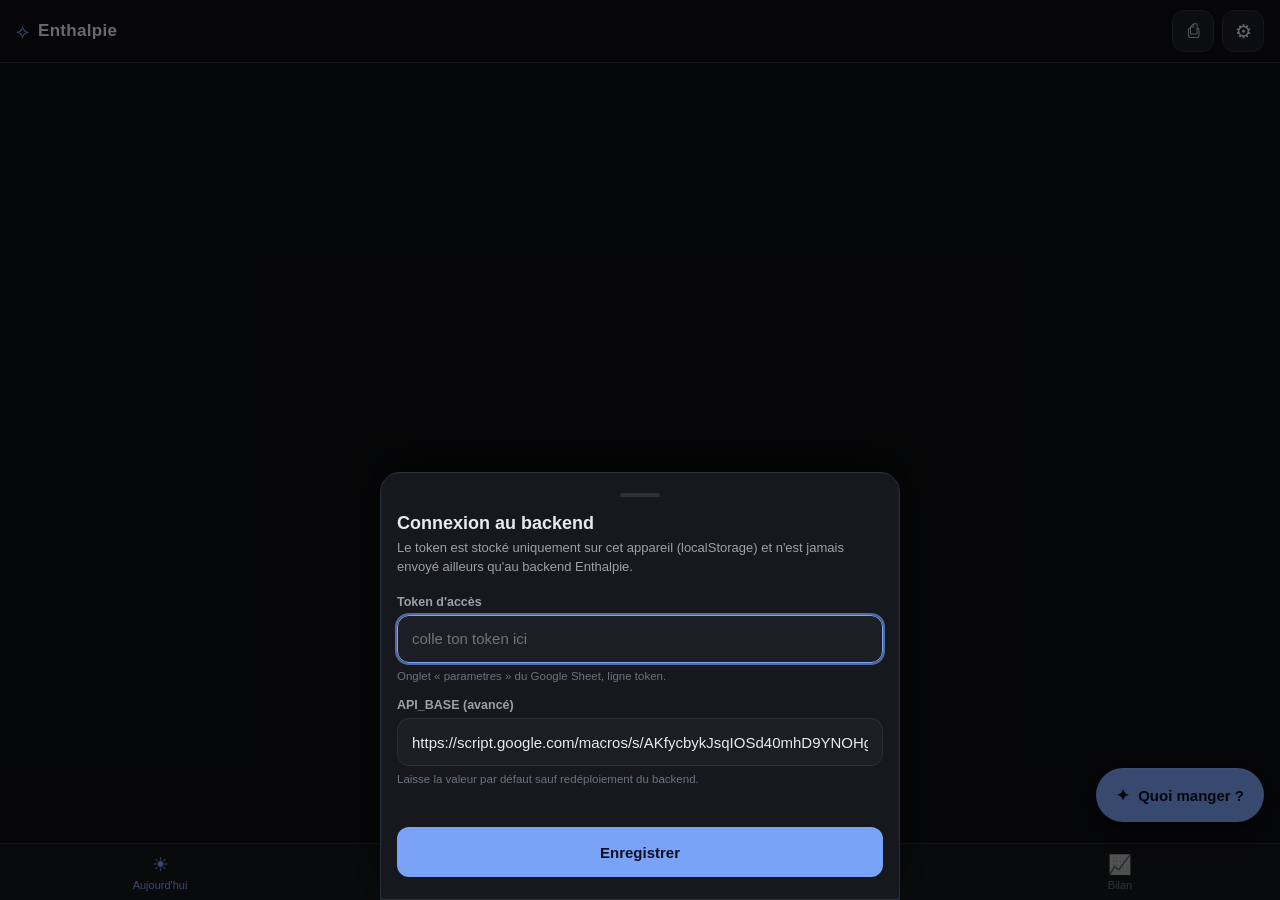
==== pwa/index.html @ 76ac3686 "PWA Enthalpie — écran Aujourd'hui produit-centrique (log au curseur) - App-shell vanilla JS (ES modu" ====
<!doctype html>
<html lang="fr">
<head>
  <meta charset="utf-8" />
  <meta name="viewport" content="width=device-width, initial-scale=1, viewport-fit=cover" />
  <meta name="theme-color" content="#0e0f12" />
  <meta name="color-scheme" content="dark" />
  <meta name="description" content="Enthalpie — assistant nutrition perso : log 1-tap, jauges, courses." />
  <link rel="manifest" href="manifest.webmanifest" />
  <link rel="icon" href="icons/icon.svg" type="image/svg+xml" />
  <link rel="apple-touch-icon" href="icons/apple-touch-icon.png" />
  <meta name="apple-mobile-web-app-capable" content="yes" />
  <meta name="apple-mobile-web-app-status-bar-style" content="black-translucent" />
  <meta name="apple-mobile-web-app-title" content="Enthalpie" />
  <title>Enthalpie</title>
  <link rel="stylesheet" href="css/styles.css" />
</head>
<body>
  <!-- En-tête -->
  <header class="topbar">
    <div class="topbar__brand">
      <span class="topbar__logo" aria-hidden="true">⟡</span>
      <span class="topbar__title">Enthalpie</span>
    </div>
    <div class="topbar__actions">
      <button id="btn-scan" class="iconbtn" type="button" title="Scanner un code-barres" aria-label="Scanner">
        <span aria-hidden="true">⎙</span>
      </button>
      <button id="btn-settings" class="iconbtn" type="button" title="Réglages" aria-label="Réglages">
        <span aria-hidden="true">⚙</span>
      </button>
    </div>
  </header>

  <!-- Contenu des écrans -->
  <main id="app" class="screen" aria-live="polite"></main>

  <!-- Bouton flottant « Quoi manger ? » (écran Aujourd'hui) -->
  <button id="btn-quoi-manger" class="fab" type="button" hidden>
    <span class="fab__icon" aria-hidden="true">✦</span>
    <span class="fab__label">Quoi manger&nbsp;?</span>
  </button>

  <!-- Navigation basse -->
  <nav class="tabbar" aria-label="Navigation principale">
    <button class="tab is-active" data-screen="today" type="button">
      <span class="tab__icon" aria-hidden="true">☀</span><span class="tab__label">Aujourd'hui</span>
    </button>
    <button class="tab" data-screen="courses" type="button">
      <span class="tab__icon" aria-hidden="true">🛒</span><span class="tab__label">Courses</span>
    </button>
    <button class="tab" data-screen="cuisine" type="button">
      <span class="tab__icon" aria-hidden="true">🍳</span><span class="tab__label">Cuisine</span>
    </button>
    <button class="tab" data-screen="bilan" type="button">
      <span class="tab__icon" aria-hidden="true">📈</span><span class="tab__label">Bilan</span>
    </button>
  </nav>

  <!-- Conteneur des modales / feuilles -->
  <div id="sheet-root"></div>

  <script type="module" src="js/app.js"></script>
</body>
</html>
---- pwa/css/styles.css ----
/* =====================================================================
   Enthalpie — feuille de style (palette sombre/neutre, mobile-first)
   Gros touch targets, zéro animation superflue (SPEC §4 design).
   ===================================================================== */

:root {
  /* Fonds */
  --bg:        #0e0f12;
  --bg-elev:   #16181d;
  --surface:   #1b1e24;
  --surface-2: #23272f;
  --line:      #2c3038;

  /* Texte */
  --txt:       #e8eaee;
  --txt-muted: #9aa1ab;
  --txt-dim:   #6b7280;

  /* Accents par jauge */
  --prot:  #59c896;   /* protéines — vert */
  --kcal:  #e0a458;   /* calories  — ambre */
  --fer:   #d1727b;   /* fer       — rouge sourd (informatif) */
  --accent: #7aa2f7;  /* actions   — bleu doux */

  --ok:    #59c896;
  --warn:  #e0a458;
  --danger:#d1727b;

  --radius:   16px;
  --radius-sm: 12px;
  --tap: 56px;                 /* cible tactile mini */
  --pad: 16px;

  --safe-top: env(safe-area-inset-top, 0px);
  --safe-bot: env(safe-area-inset-bottom, 0px);

  --font: -apple-system, BlinkMacSystemFont, "Segoe UI", Roboto, "Helvetica Neue", Arial, sans-serif;
}

* { box-sizing: border-box; }

html, body {
  margin: 0;
  padding: 0;
  background: var(--bg);
  color: var(--txt);
  font-family: var(--font);
  -webkit-font-smoothing: antialiased;
  text-rendering: optimizeLegibility;
  overscroll-behavior-y: none;
}

body {
  min-height: 100dvh;
  display: flex;
  flex-direction: column;
}

button { font-family: inherit; color: inherit; cursor: pointer; }

/* ---------- Barre du haut ---------- */
.topbar {
  position: sticky; top: 0; z-index: 20;
  display: flex; align-items: center; justify-content: space-between;
  padding: calc(var(--safe-top) + 10px) var(--pad) 10px;
  background: color-mix(in srgb, var(--bg) 86%, transparent);
  backdrop-filter: blur(12px);
  border-bottom: 1px solid var(--line);
}
.topbar__brand { display: flex; align-items: center; gap: 9px; }
.topbar__logo { color: var(--accent); font-size: 20px; }
.topbar__title { font-weight: 650; letter-spacing: .3px; font-size: 17px; }
.topbar__actions { display: flex; gap: 8px; }

.iconbtn {
  width: 42px; height: 42px; border-radius: 12px;
  background: var(--surface); border: 1px solid var(--line);
  font-size: 19px; display: grid; place-items: center;
  transition: background .12s ease;
}
.iconbtn:active { background: var(--surface-2); }

/* ---------- Zone écran ---------- */
.screen {
  flex: 1;
  padding: 18px var(--pad) 132px;   /* place pour fab + tabbar */
  max-width: 640px; width: 100%; margin: 0 auto;
}

/* ---------- Jauges ---------- */
.gauges {
  display: grid;
  grid-template-columns: repeat(3, 1fr);
  gap: 12px;
  margin-bottom: 8px;
}
.gauge {
  background: var(--surface);
  border: 1px solid var(--line);
  border-radius: var(--radius);
  padding: 14px 10px 12px;
  text-align: center;
  display: flex; flex-direction: column; align-items: center; gap: 8px;
}
.gauge__ring { width: 84px; height: 84px; position: relative; }
.gauge__ring svg { width: 100%; height: 100%; transform: rotate(-90deg); }
.gauge__track { fill: none; stroke: var(--surface-2); stroke-width: 9; }
.gauge__fill  { fill: none; stroke-width: 9; stroke-linecap: round;
  transition: stroke-dashoffset .5s ease; }
.gauge__center {
  position: absolute; inset: 0; display: flex; flex-direction: column;
  align-items: center; justify-content: center; line-height: 1.02;
}
.gauge__value  { font-size: 21px; font-weight: 700; }
.gauge__target { font-size: 10.5px; color: var(--txt-dim); margin-top: 1px; }
.gauge__label  { font-size: 13px; font-weight: 600; }

.gauge--prot .gauge__fill { stroke: var(--prot); }
.gauge--kcal .gauge__fill { stroke: var(--kcal); }
.gauge--fer  .gauge__fill { stroke: var(--fer); }
/* Dépassement de cible : anneau plein, teinte chaude, aucun visuel cassé. */
.gauge__fill.is-over { stroke: var(--warn) !important; }
.gauge--prot .gauge__label { color: var(--prot); }
.gauge--kcal .gauge__label { color: var(--kcal); }
.gauge--fer  .gauge__label { color: var(--fer); }

.gauge__badge {
  font-size: 10px; padding: 1px 7px; border-radius: 999px;
  background: var(--surface-2); color: var(--txt-muted);
}
.gauge__badge.is-over { background: color-mix(in srgb, var(--warn) 25%, transparent); color: var(--warn); }
.gauge__badge.is-ok   { background: color-mix(in srgb, var(--ok) 22%, transparent); color: var(--ok); }

/* ---------- Sections créneaux ---------- */
.section-hint { color: var(--txt-dim); font-size: 12.5px; margin: 18px 2px 10px; }

.creneau { margin-top: 12px; }
.creneau__head {
  width: 100%; display: flex; align-items: center; gap: 10px;
  background: transparent; border: 0; padding: 8px 2px;
  font-size: 15px; font-weight: 650; color: var(--txt);
}
.creneau__emoji { font-size: 17px; }
.creneau__count { color: var(--txt-dim); font-weight: 500; font-size: 12.5px; }
.creneau__chevron { margin-left: auto; color: var(--txt-dim); transition: transform .18s ease; }
.creneau.is-open .creneau__chevron { transform: rotate(90deg); }
.creneau.is-current .creneau__head { color: var(--accent); }

.creneau__body { display: none; }
.creneau.is-open .creneau__body { display: block; }

.tiles {
  display: grid;
  grid-template-columns: repeat(2, 1fr);
  gap: 10px;
  margin: 4px 0 6px;
}
.tile {
  min-height: 74px;
  background: var(--surface);
  border: 1px solid var(--line);
  border-radius: var(--radius-sm);
  padding: 12px 12px 11px;
  text-align: left;
  display: flex; flex-direction: column; justify-content: center; gap: 5px;
  transition: transform .08s ease, background .12s ease;
}
.tile:active { transform: scale(.975); background: var(--surface-2); }
.tile__nom { font-size: 14.5px; font-weight: 600; line-height: 1.25; }
.tile__macros { font-size: 11.5px; color: var(--txt-muted); display: flex; gap: 8px; flex-wrap: wrap; }
.tile__macros b { color: var(--txt); font-weight: 600; }
.tile__type {
  align-self: flex-start; font-size: 9.5px; letter-spacing: .4px; text-transform: uppercase;
  color: var(--txt-dim); background: var(--surface-2);
  padding: 1px 6px; border-radius: 6px;
}

/* faisable = mis en avant, sinon grisé (SPEC §4) */
.tile--feasible { border-color: color-mix(in srgb, var(--accent) 35%, var(--line)); }
.tile--infeasible { opacity: .46; }
.tile--infeasible .tile__nom::after { content: " · stock manquant"; color: var(--txt-dim); font-weight: 400; font-size: 11px; }

.tile--action {
  align-items: center; justify-content: center; text-align: center;
  border-style: dashed; color: var(--txt-muted); font-weight: 600; font-size: 14px;
  flex-direction: row; gap: 8px;
}
.tile--skip { color: var(--txt-dim); }

/* ---------- FAB ---------- */
.fab {
  position: fixed;
  right: 16px;
  bottom: calc(var(--safe-bot) + 78px);
  z-index: 30;
  display: flex; align-items: center; gap: 9px;
  padding: 0 20px; height: 54px; border-radius: 999px;
  background: var(--accent); color: #0b1020; border: 0;
  font-weight: 700; font-size: 15px;
  box-shadow: 0 8px 24px rgba(0,0,0,.45), 0 2px 0 rgba(255,255,255,.06) inset;
}
.fab:active { filter: brightness(.94); }
.fab__icon { font-size: 16px; }

/* ---------- Tabbar ---------- */
.tabbar {
  position: fixed; left: 0; right: 0; bottom: 0; z-index: 25;
  display: grid; grid-template-columns: repeat(4, 1fr);
  background: color-mix(in srgb, var(--bg-elev) 96%, transparent);
  backdrop-filter: blur(12px);
  border-top: 1px solid var(--line);
  padding-bottom: var(--safe-bot);
}
.tab {
  min-height: var(--tap);
  background: transparent; border: 0;
  display: flex; flex-direction: column; align-items: center; justify-content: center; gap: 3px;
  color: var(--txt-dim); font-size: 11px; padding: 8px 4px;
}
.tab__icon { font-size: 19px; filter: grayscale(1) opacity(.7); }
.tab.is-active { color: var(--accent); }
.tab.is-active .tab__icon { filter: none; }

/* ---------- États (chargement / erreur / vide) ---------- */
.state {
  text-align: center; color: var(--txt-muted);
  padding: 48px 20px; display: flex; flex-direction: column; align-items: center; gap: 14px;
}
.state__icon { font-size: 34px; opacity: .8; }
.state__title { font-size: 16px; font-weight: 650; color: var(--txt); }
.state__msg { font-size: 13.5px; max-width: 34ch; line-height: 1.5; }
.spinner {
  width: 30px; height: 30px; border-radius: 50%;
  border: 3px solid var(--surface-2); border-top-color: var(--accent);
  animation: spin .8s linear infinite;
}
@keyframes spin { to { transform: rotate(360deg); } }

.placeholder-screen { text-align: center; color: var(--txt-muted); padding: 60px 20px; }
.placeholder-screen h2 { color: var(--txt); font-size: 18px; margin: 0 0 6px; }

/* ---------- Boutons génériques ---------- */
.btn {
  min-height: 50px; width: 100%;
  border-radius: 12px; border: 1px solid var(--line);
  background: var(--surface); color: var(--txt);
  font-size: 15px; font-weight: 600;
  display: inline-flex; align-items: center; justify-content: center; gap: 8px;
  padding: 0 18px;
}
.btn--primary { background: var(--accent); color: #0b1020; border-color: transparent; }
.btn--ghost { background: transparent; }
.btn:active { filter: brightness(.95); }
.btn[disabled] { opacity: .5; }

/* ---------- Feuille modale (réglages / token) ---------- */
.sheet-backdrop {
  position: fixed; inset: 0; z-index: 50;
  background: rgba(0,0,0,.55);
  display: flex; align-items: flex-end; justify-content: center;
}
.sheet {
  width: 100%; max-width: 520px;
  background: var(--bg-elev);
  border: 1px solid var(--line);
  border-radius: 20px 20px 0 0;
  padding: 20px var(--pad) calc(var(--safe-bot) + 22px);
  box-shadow: 0 -12px 40px rgba(0,0,0,.5);
}
.sheet__handle { width: 40px; height: 4px; border-radius: 2px; background: var(--line); margin: 0 auto 16px; }
.sheet h2 { font-size: 18px; margin: 0 0 4px; }
.sheet p.sub { color: var(--txt-muted); font-size: 13px; margin: 0 0 18px; line-height: 1.5; }
.field { margin-bottom: 14px; }
.field label { display: block; font-size: 12.5px; color: var(--txt-muted); margin-bottom: 6px; font-weight: 600; }
.field input {
  width: 100%; height: 48px; border-radius: 12px;
  background: var(--surface); border: 1px solid var(--line); color: var(--txt);
  padding: 0 14px; font-size: 15px;
}
.field input:focus { outline: 2px solid color-mix(in srgb, var(--accent) 60%, transparent); border-color: var(--accent); }
.field__hint { font-size: 11.5px; color: var(--txt-dim); margin-top: 5px; line-height: 1.45; }
.sheet__actions { display: flex; gap: 10px; margin-top: 8px; }

.form-error { color: var(--danger); font-size: 13px; margin: 4px 0 12px; min-height: 1em; }

/* ---------- Toast ---------- */
.toast {
  position: fixed; left: 50%; transform: translateX(-50%);
  bottom: calc(var(--safe-bot) + 140px); z-index: 60;
  background: var(--surface-2); color: var(--txt);
  border: 1px solid var(--line); border-radius: 12px;
  padding: 11px 16px; font-size: 13.5px; font-weight: 600;
  box-shadow: 0 8px 24px rgba(0,0,0,.4);
  display: flex; align-items: center; gap: 8px;
  max-width: 90vw;
}
.toast--err { border-color: color-mix(in srgb, var(--danger) 55%, var(--line)); }
.toast--ok  { border-color: color-mix(in srgb, var(--ok) 45%, var(--line)); }

.offline-banner {
  background: color-mix(in srgb, var(--warn) 18%, var(--surface));
  border: 1px solid color-mix(in srgb, var(--warn) 40%, var(--line));
  color: var(--warn);
  border-radius: 12px; padding: 9px 12px; font-size: 12.5px; font-weight: 600;
  margin-bottom: 14px; display: flex; align-items: center; gap: 8px;
}

/* ---------- Liste d'aliments (écran Aujourd'hui) ---------- */
.day-caption {
  color: var(--txt-dim); font-size: 12px; text-transform: uppercase;
  letter-spacing: .6px; font-weight: 600; margin: 2px 2px 10px;
}
.list-head {
  display: flex; align-items: baseline; justify-content: space-between;
  margin: 22px 2px 10px;
}
.list-head > span:first-child { font-size: 15px; font-weight: 650; }
.list-head__hint { font-size: 11.5px; color: var(--txt-dim); }

.food-list { display: flex; flex-direction: column; gap: 8px; }
.food-row {
  min-height: 62px;
  display: flex; align-items: center; gap: 12px;
  background: var(--surface); border: 1px solid var(--line);
  border-radius: var(--radius-sm); padding: 10px 14px; text-align: left;
  transition: background .12s ease, transform .08s ease;
}
.food-row:active { background: var(--surface-2); transform: scale(.99); }
.food-row__main { flex: 1; min-width: 0; }
.food-row__nom { font-size: 15px; font-weight: 600; line-height: 1.25; }
.food-row__macros {
  font-size: 11.5px; color: var(--txt-muted); margin-top: 3px;
  display: flex; gap: 9px; flex-wrap: wrap; align-items: baseline;
}
.food-row__macros b { color: var(--txt); font-weight: 600; }
.food-row__per { color: var(--txt-dim); }
.food-row__stock {
  flex-shrink: 0; text-align: right; display: flex; flex-direction: column; line-height: 1.1;
}
.food-row__stock b { font-size: 17px; font-weight: 700; color: var(--accent); }
.food-row__stock span { font-size: 10px; color: var(--txt-dim); }

/* ---------- Feuille de quantité (curseur) ---------- */
.qty__head {
  display: flex; align-items: baseline; justify-content: space-between; margin: 6px 0 12px;
}
.qty__value { font-size: 22px; font-weight: 700; }
.qty__reste { font-size: 12.5px; color: var(--txt-muted); }
.qty__reste.is-neg { color: var(--danger); }

.qty__slider {
  -webkit-appearance: none; appearance: none; width: 100%; height: 8px;
  border-radius: 999px; background: var(--surface-2); outline: none; margin: 6px 0 16px;
}
.qty__slider::-webkit-slider-thumb {
  -webkit-appearance: none; appearance: none;
  width: 28px; height: 28px; border-radius: 50%;
  background: var(--accent); border: 3px solid var(--bg-elev); cursor: pointer;
  box-shadow: 0 2px 8px rgba(0,0,0,.4);
}
.qty__slider::-moz-range-thumb {
  width: 28px; height: 28px; border-radius: 50%;
  background: var(--accent); border: 3px solid var(--bg-elev); cursor: pointer;
}

.qty__chips { display: flex; gap: 8px; margin-bottom: 18px; }
.qty__chip {
  flex: 1; min-height: 42px; border-radius: 10px;
  background: var(--surface); border: 1px solid var(--line);
  color: var(--txt-muted); font-size: 14px; font-weight: 600;
}
.qty__chip.is-on { background: color-mix(in srgb, var(--accent) 22%, var(--surface)); color: var(--accent); border-color: color-mix(in srgb, var(--accent) 50%, var(--line)); }

.qty__preview {
  display: grid; grid-template-columns: repeat(3, 1fr); gap: 10px; margin-bottom: 18px;
}
.qty__stat {
  background: var(--surface); border: 1px solid var(--line); border-radius: 12px;
  padding: 12px 8px; text-align: center; display: flex; flex-direction: column; gap: 3px;
}
.qty__stat b { font-size: 18px; font-weight: 700; }
.qty__stat span { font-size: 10.5px; color: var(--txt-dim); text-transform: uppercase; letter-spacing: .4px; }
.qty__stat--prot b { color: var(--prot); }
.qty__stat--kcal b { color: var(--kcal); }
.qty__stat--fer  b { color: var(--fer); }

/* ---------- Cartes de suggestion (Quoi manger ?) ---------- */
.suggest-list { display: flex; flex-direction: column; gap: 10px; margin-top: 4px; }
.suggest-card {
  background: var(--surface); border: 1px solid var(--line); border-radius: 14px;
  padding: 14px 16px; text-align: left; position: relative;
  display: flex; flex-direction: column; gap: 5px;
}
.suggest-card:active { background: var(--surface-2); }
.suggest-card__reason {
  align-self: flex-start; font-size: 12px; font-weight: 700;
  background: var(--surface-2); color: var(--txt); padding: 2px 9px; border-radius: 999px;
}
.suggest-card__nom { font-size: 16px; font-weight: 650; }
.suggest-card__macros { font-size: 12px; color: var(--txt-muted); display: flex; gap: 10px; flex-wrap: wrap; }
.suggest-card__macros b { color: var(--txt); }
.suggest-card__go { position: absolute; right: 16px; top: 16px; color: var(--accent); font-size: 13px; font-weight: 600; }

@media (prefers-reduced-motion: reduce) {
  * { animation-duration: .001ms !important; transition-duration: .001ms !important; }
}
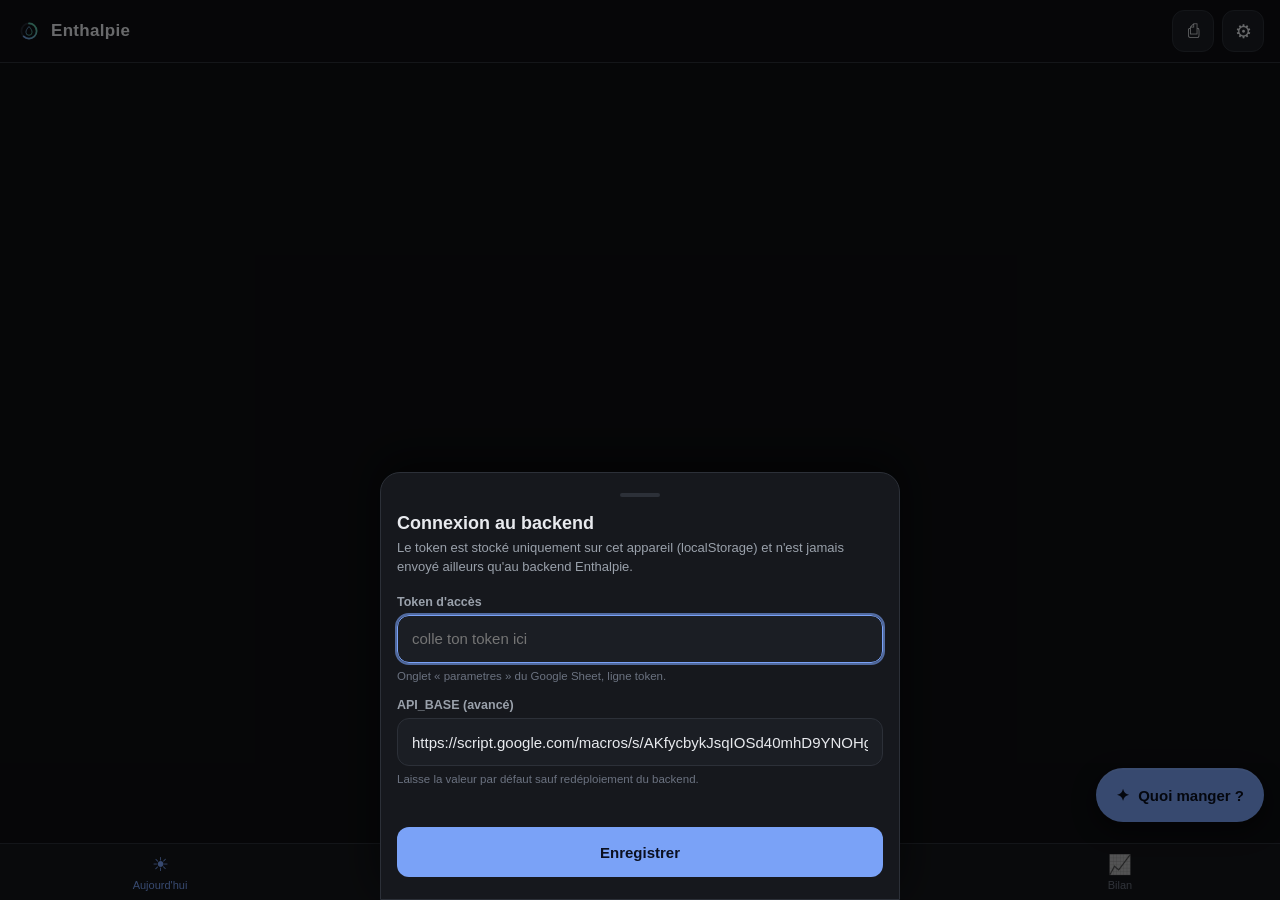
==== commit d89fe5f4: "UI : logo goutte dans la barre + chargement instantané des écrans - Barre du haut : le losange ⟡ rem" ====
--- a/pwa/index.html
+++ b/pwa/index.html
@@ -19,10 +19,32 @@
   <!-- En-tête -->
   <header class="topbar">
     <div class="topbar__brand">
-      <span class="topbar__logo" aria-hidden="true">⟡</span>
+      <span class="topbar__logo" aria-hidden="true">
+        <svg viewBox="0 0 512 512" width="26" height="26" role="img" aria-label="Enthalpie">
+          <defs>
+            <linearGradient id="tb-g" x1="0" y1="0" x2="1" y2="1">
+              <stop offset="0" stop-color="#7aa2f7"/>
+              <stop offset="1" stop-color="#59c896"/>
+            </linearGradient>
+          </defs>
+          <g transform="rotate(-90 256 256)">
+            <circle cx="256" cy="256" r="150" fill="none" stroke="#232833" stroke-width="34"/>
+            <circle cx="256" cy="256" r="150" fill="none" stroke="url(#tb-g)" stroke-width="34"
+                    stroke-linecap="round" stroke-dasharray="942.5" stroke-dashoffset="358"/>
+          </g>
+          <path d="M256 168 C214 214 196 244 196 280 a60 60 0 1 0 120 0 C316 244 298 214 256 168 Z"
+                fill="none" stroke="url(#tb-g)" stroke-width="16" stroke-linejoin="round"/>
+        </svg>
+      </span>
       <span class="topbar__title">Enthalpie</span>
     </div>
     <div class="topbar__actions">
+      <button id="queue-badge" class="queue-badge" type="button" hidden
+              title="Actions en attente de synchronisation — appuie pour réessayer"
+              aria-label="Synchroniser les actions en attente">
+        <span class="queue-badge__ico" aria-hidden="true">⧗</span>
+        <span class="queue-badge__n">0</span>
+      </button>
       <button id="btn-scan" class="iconbtn" type="button" title="Scanner un code-barres" aria-label="Scanner">
         <span aria-hidden="true">⎙</span>
       </button>
--- a/pwa/css/styles.css
+++ b/pwa/css/styles.css
@@ -68,7 +68,8 @@
   border-bottom: 1px solid var(--line);
 }
 .topbar__brand { display: flex; align-items: center; gap: 9px; }
-.topbar__logo { color: var(--accent); font-size: 20px; }
+.topbar__logo { display: inline-flex; align-items: center; }
+.topbar__logo svg { display: block; width: 26px; height: 26px; }
 .topbar__title { font-weight: 650; letter-spacing: .3px; font-size: 17px; }
 .topbar__actions { display: flex; gap: 8px; }
 
@@ -79,6 +80,25 @@
   transition: background .12s ease;
 }
 .iconbtn:active { background: var(--surface-2); }
+
+/* Badge « actions en attente de synchro » (rejeu de la file offline) */
+.queue-badge {
+  display: inline-flex; align-items: center; gap: 5px;
+  height: 42px; padding: 0 11px; border-radius: 12px;
+  background: color-mix(in srgb, var(--accent) 14%, var(--surface));
+  border: 1px solid color-mix(in srgb, var(--accent) 40%, var(--line));
+  color: var(--accent); font-size: 13px; font-weight: 650;
+  transition: background .12s ease;
+}
+.queue-badge[hidden] { display: none; }
+.queue-badge:active { background: color-mix(in srgb, var(--accent) 24%, var(--surface)); }
+.queue-badge__ico { font-size: 15px; }
+/* Hors-ligne : la file ne part pas maintenant → teinte d'attente (ambre) */
+.queue-badge.is-offline {
+  background: color-mix(in srgb, var(--warn) 14%, var(--surface));
+  border-color: color-mix(in srgb, var(--warn) 40%, var(--line));
+  color: var(--warn);
+}
 
 /* ---------- Zone écran ---------- */
 .screen {
@@ -201,6 +221,8 @@
 }
 .fab:active { filter: brightness(.94); }
 .fab__icon { font-size: 16px; }
+/* [hidden] seul ne suffit pas : .fab pose display:flex → règle plus spécifique. */
+.fab[hidden] { display: none; }
 
 /* ---------- Tabbar ---------- */
 .tabbar {
@@ -317,28 +339,186 @@
 .list-head > span:first-child { font-size: 15px; font-weight: 650; }
 .list-head__hint { font-size: 11.5px; color: var(--txt-dim); }
 
-.food-list { display: flex; flex-direction: column; gap: 8px; }
-.food-row {
-  min-height: 62px;
-  display: flex; align-items: center; gap: 12px;
+.infotoggle {
+  background: transparent; border: 1px solid var(--line); border-radius: 999px;
+  color: var(--txt-dim); font-size: 11.5px; font-weight: 600; padding: 4px 11px;
+}
+.infotoggle.is-on { color: var(--accent); border-color: color-mix(in srgb, var(--accent) 50%, var(--line)); }
+
+.inv-list { display: flex; flex-direction: column; gap: 10px; }
+.inv-row {
+  display: flex; flex-direction: column; gap: 8px;
   background: var(--surface); border: 1px solid var(--line);
-  border-radius: var(--radius-sm); padding: 10px 14px; text-align: left;
-  transition: background .12s ease, transform .08s ease;
-}
-.food-row:active { background: var(--surface-2); transform: scale(.99); }
-.food-row__main { flex: 1; min-width: 0; }
-.food-row__nom { font-size: 15px; font-weight: 600; line-height: 1.25; }
-.food-row__macros {
-  font-size: 11.5px; color: var(--txt-muted); margin-top: 3px;
-  display: flex; gap: 9px; flex-wrap: wrap; align-items: baseline;
-}
-.food-row__macros b { color: var(--txt); font-weight: 600; }
-.food-row__per { color: var(--txt-dim); }
-.food-row__stock {
-  flex-shrink: 0; text-align: right; display: flex; flex-direction: column; line-height: 1.1;
-}
-.food-row__stock b { font-size: 17px; font-weight: 700; color: var(--accent); }
-.food-row__stock span { font-size: 10px; color: var(--txt-dim); }
+  border-left: 3px solid var(--line);
+  border-radius: var(--radius-sm); padding: 12px 14px 14px;
+  transition: border-color .15s ease, background .15s ease;
+}
+.inv-row__top { display: flex; align-items: baseline; justify-content: space-between; gap: 10px; }
+.inv-row__nom { font-size: 15px; font-weight: 600; line-height: 1.25; min-width: 0; }
+.inv-row__level {
+  flex-shrink: 0; font-size: 16px; font-weight: 700; color: var(--txt);
+  font-variant-numeric: tabular-nums;
+}
+
+/* Bloc info masqué par défaut (toggle « ⓘ nutri »). */
+.inv-row__info {
+  display: none; flex-direction: column; gap: 2px;
+  font-size: 11.5px; color: var(--txt-muted);
+}
+.inv-list.show-nutri .inv-row__info { display: flex; }
+.inv-row__info-line { line-height: 1.35; }
+.inv-row__info-faint { color: var(--txt-dim); }
+
+.inv-row__slider { width: 100%; }
+
+/* Badge différentiel : ce qu'on vient de « manger » en bougeant le curseur. */
+.inv-row__delta {
+  align-self: flex-start; font-size: 12px; font-weight: 600;
+  padding: 4px 11px; border-radius: 999px; margin-top: 2px;
+}
+.inv-row__delta[hidden] { display: none; }
+.inv-row__delta.is-eat { background: color-mix(in srgb, var(--prot) 20%, var(--surface)); color: var(--prot); }
+.inv-row__delta.is-add { background: var(--surface-2); color: var(--txt-muted); }
+
+/* Curseur modifié depuis la dernière validation : surligné. */
+.inv-row.is-dirty {
+  border-color: color-mix(in srgb, var(--warn) 55%, var(--line));
+  border-left-color: var(--warn);
+  background: color-mix(in srgb, var(--warn) 7%, var(--surface));
+}
+.inv-row.is-dirty .inv-row__level { color: var(--warn); }
+.inv-row.is-dirty .inv-row__slider::-webkit-slider-thumb { background: var(--warn); }
+.inv-row.is-dirty .inv-row__slider::-moz-range-thumb { background: var(--warn); }
+
+.inv-row.flash { animation: flash 1.4s ease; }
+@keyframes flash {
+  0%, 100% { border-left-color: var(--line); }
+  25%, 60% { border-left-color: var(--accent); background: color-mix(in srgb, var(--accent) 10%, var(--surface)); }
+}
+
+/* Barre de validation (apparaît dès qu'un curseur bouge). */
+.valbar {
+  position: fixed; left: 0; right: 0; bottom: 0; z-index: 40;
+  display: flex; align-items: center; justify-content: space-between; gap: 12px;
+  padding: 12px 16px calc(var(--safe-bot) + 12px);
+  margin-bottom: 60px;                    /* au-dessus de la tabbar */
+  background: color-mix(in srgb, var(--bg-elev) 97%, transparent);
+  backdrop-filter: blur(12px);
+  border-top: 1px solid color-mix(in srgb, var(--warn) 40%, var(--line));
+  box-shadow: 0 -8px 24px rgba(0,0,0,.4);
+}
+.valbar[hidden] { display: none; }
+.valbar__info { display: flex; align-items: center; gap: 9px; font-size: 13.5px; font-weight: 600; }
+.valbar__dot { width: 9px; height: 9px; border-radius: 50%; background: var(--warn); flex-shrink: 0; }
+.valbar__actions { display: flex; gap: 8px; }
+.valbar__annuler {
+  background: transparent; border: 1px solid var(--line); border-radius: 10px;
+  color: var(--txt-muted); font-size: 13.5px; font-weight: 600; padding: 9px 14px;
+}
+.valbar__valider {
+  background: var(--accent); color: #0b1020; border: 0; border-radius: 10px;
+  font-size: 14px; font-weight: 700; padding: 9px 20px;
+}
+.valbar__valider:active { filter: brightness(.94); }
+
+/* ---------- Écran Courses ---------- */
+.undo-banner {
+  display: flex; align-items: center; justify-content: space-between; gap: 10px;
+  background: color-mix(in srgb, var(--accent) 12%, var(--surface));
+  border: 1px solid color-mix(in srgb, var(--accent) 35%, var(--line));
+  border-radius: var(--radius-sm); padding: 10px 12px; margin: 4px 0 14px;
+  font-size: 12.5px; color: var(--txt-muted); line-height: 1.35;
+}
+.undo-banner__btn {
+  flex-shrink: 0; background: var(--accent); color: #0b1020; border: 0;
+  border-radius: 9px; font-size: 13px; font-weight: 700; padding: 7px 13px;
+}
+
+.crs-group { margin-top: 20px; }
+.crs-group__head { display: flex; align-items: center; gap: 8px; margin: 0 2px 9px; }
+.crs-group__mag { font-size: 14px; font-weight: 650; letter-spacing: .2px; }
+.crs-group__count {
+  font-size: 11px; color: var(--txt-dim);
+  background: var(--surface-2); border-radius: 999px; padding: 1px 8px;
+}
+.crs-group__toggle {
+  margin-left: auto; background: transparent; border: 1px solid var(--line);
+  border-radius: 8px; color: var(--txt-muted); font-size: 12px; font-weight: 600; padding: 6px 11px;
+}
+.crs-group__toggle:active { background: var(--surface-2); }
+
+.crs-list { display: flex; flex-direction: column; gap: 8px; }
+.crs-row {
+  display: flex; align-items: flex-start; gap: 8px;
+  background: var(--surface); border: 1px solid var(--line);
+  border-radius: var(--radius-sm); padding: 10px 8px 12px 14px;
+  transition: border-color .15s ease, background .15s ease, opacity .15s ease;
+}
+.crs-row__body { display: flex; flex-direction: column; gap: 8px; min-width: 0; flex: 1; }
+.crs-row__head { display: flex; align-items: center; gap: 12px; min-height: 32px; cursor: pointer; }
+.crs-row__box {
+  width: 22px; height: 22px; flex-shrink: 0; accent-color: var(--accent); cursor: pointer;
+}
+.crs-row__nom { font-size: 15px; font-weight: 600; line-height: 1.25; }
+.crs-row__qty { display: flex; align-items: center; gap: 10px; padding-left: 34px; }
+.crs-row__unit { font-size: 12.5px; color: var(--txt-muted); }
+.crs-row__hint { font-size: 11.5px; color: var(--txt-dim); padding-left: 34px; }
+.crs-row--manual .crs-row__body { gap: 0; }
+.crs-row.is-checked {
+  border-color: color-mix(in srgb, var(--accent) 40%, var(--line));
+  background: color-mix(in srgb, var(--accent) 6%, var(--surface));
+}
+.crs-row:not(.is-checked) { opacity: .62; }
+
+.stepper {
+  display: inline-flex; align-items: center;
+  border: 1px solid var(--line); border-radius: 10px; overflow: hidden;
+}
+.stepper__btn {
+  width: 34px; height: 34px; background: var(--surface-2); border: 0;
+  color: var(--txt); font-size: 17px; display: grid; place-items: center;
+}
+.stepper__btn:active { background: var(--surface); }
+.stepper__btn[disabled] { opacity: .35; }
+.stepper__val {
+  min-width: 32px; text-align: center; font-size: 15px; font-weight: 650;
+  font-variant-numeric: tabular-nums;
+}
+
+.crs-row__excl {
+  flex-shrink: 0; width: 34px; height: 34px; border-radius: 8px;
+  background: transparent; border: 0; color: var(--txt-dim); font-size: 13px;
+}
+.crs-row__excl:active { color: var(--danger); background: var(--surface-2); }
+.crs-empty { color: var(--txt-dim); font-size: 12.5px; margin: 2px 2px 10px; line-height: 1.4; }
+
+/* Articles retirés (réutilise le pliage .creneau) */
+.crs-retires { margin-top: 22px; }
+.crs-excl-row {
+  display: flex; align-items: center; justify-content: space-between; gap: 10px;
+  padding: 9px 12px; background: var(--surface); border: 1px solid var(--line);
+  border-radius: var(--radius-sm); font-size: 13.5px;
+}
+.crs-excl-row + .crs-excl-row { margin-top: 8px; }
+.crs-excl-row__btn {
+  flex-shrink: 0; background: transparent; border: 1px solid var(--line);
+  border-radius: 8px; color: var(--accent); font-size: 12.5px; font-weight: 600; padding: 6px 11px;
+}
+
+.crs-add { display: flex; gap: 8px; margin-top: 10px; }
+.crs-add__input {
+  flex: 1; min-width: 0; background: var(--surface); border: 1px solid var(--line);
+  border-radius: var(--radius-sm); color: var(--txt); font-size: 15px;
+  padding: 12px 14px; min-height: var(--tap);
+}
+.crs-add__input::placeholder { color: var(--txt-dim); }
+.crs-add__input:focus { outline: none; border-color: var(--accent); }
+.crs-add__btn {
+  flex-shrink: 0; width: var(--tap); border-radius: var(--radius-sm);
+  background: var(--surface-2); border: 1px solid var(--line);
+  color: var(--txt); font-size: 22px; font-weight: 600;
+}
+.crs-add__btn:active { background: var(--surface); }
 
 /* ---------- Feuille de quantité (curseur) ---------- */
 .qty__head {
@@ -348,18 +528,19 @@
 .qty__reste { font-size: 12.5px; color: var(--txt-muted); }
 .qty__reste.is-neg { color: var(--danger); }
 
-.qty__slider {
+.qty__slider, .inv-row__slider {
   -webkit-appearance: none; appearance: none; width: 100%; height: 8px;
-  border-radius: 999px; background: var(--surface-2); outline: none; margin: 6px 0 16px;
-}
-.qty__slider::-webkit-slider-thumb {
+  border-radius: 999px; background: var(--surface-2); outline: none;
+}
+.qty__slider { margin: 6px 0 16px; }
+.qty__slider::-webkit-slider-thumb, .inv-row__slider::-webkit-slider-thumb {
   -webkit-appearance: none; appearance: none;
-  width: 28px; height: 28px; border-radius: 50%;
+  width: 30px; height: 30px; border-radius: 50%;
   background: var(--accent); border: 3px solid var(--bg-elev); cursor: pointer;
   box-shadow: 0 2px 8px rgba(0,0,0,.4);
 }
-.qty__slider::-moz-range-thumb {
-  width: 28px; height: 28px; border-radius: 50%;
+.qty__slider::-moz-range-thumb, .inv-row__slider::-moz-range-thumb {
+  width: 30px; height: 30px; border-radius: 50%;
   background: var(--accent); border: 3px solid var(--bg-elev); cursor: pointer;
 }
 
@@ -401,6 +582,164 @@
 .suggest-card__macros b { color: var(--txt); }
 .suggest-card__go { position: absolute; right: 16px; top: 16px; color: var(--accent); font-size: 13px; font-weight: 600; }
 
+/* ---------- Feuille de scan code-barres ---------- */
+.scan-sheet { max-height: 90dvh; overflow-y: auto; }
+.scan-body { display: flex; flex-direction: column; }
+
+.scan-frame {
+  position: relative; width: 100%; aspect-ratio: 3 / 2;
+  max-height: 260px; margin: 4px 0 12px;
+  background: #000; border: 1px solid var(--line); border-radius: var(--radius);
+  overflow: hidden; display: grid; place-items: center;
+}
+.scan-cam { width: 100%; height: 100%; object-fit: cover; display: block; }
+.scan-frame__line {
+  position: absolute; left: 8%; right: 8%; top: 50%; height: 2px;
+  background: var(--accent); box-shadow: 0 0 12px 1px color-mix(in srgb, var(--accent) 70%, transparent);
+  animation: scanline 2.2s ease-in-out infinite;
+}
+@keyframes scanline { 0%,100% { transform: translateY(-70px); } 50% { transform: translateY(70px); } }
+.scan-frame.is-off { background: var(--surface); }
+.scan-frame__off {
+  display: flex; flex-direction: column; align-items: center; gap: 8px;
+  color: var(--txt-muted); font-size: 13px; text-align: center; padding: 18px;
+}
+.scan-frame__off-ico { font-size: 30px; color: var(--txt-dim); }
+
+.scan-note { color: var(--txt-muted); font-size: 12.5px; line-height: 1.5; margin: 0 0 12px; }
+
+.scan-manual { display: flex; gap: 8px; }
+.scan-input {
+  flex: 1; height: 48px; border-radius: 12px;
+  background: var(--surface); border: 1px solid var(--line); color: var(--txt);
+  padding: 0 14px; font-size: 15px;
+}
+.scan-input:focus { outline: 2px solid color-mix(in srgb, var(--accent) 60%, transparent); border-color: var(--accent); }
+.scan-input__go { width: auto; max-width: 120px; }
+
+.scan-hit {
+  background: var(--surface); border: 1px solid var(--line);
+  border-radius: var(--radius); padding: 16px; margin-bottom: 12px;
+}
+.scan-hit__tag {
+  display: inline-block; font-size: 11.5px; font-weight: 700; letter-spacing: .3px;
+  color: var(--ok); margin-bottom: 8px;
+}
+.scan-hit__tag--new  { color: var(--accent); }
+.scan-hit__tag--warn { color: var(--warn); }
+.scan-hit__nom { font-size: 17px; font-weight: 650; margin-bottom: 4px; }
+.scan-hit__stock { font-size: 13px; color: var(--txt-muted); }
+.scan-hit__macros { display: flex; gap: 12px; flex-wrap: wrap; font-size: 12px; color: var(--txt-muted); margin-top: 8px; }
+.scan-hit__macros b { color: var(--txt); }
+
+.scan-flags { display: flex; flex-direction: column; gap: 6px; margin: 4px 0 14px; }
+.scan-flag { display: flex; align-items: center; gap: 10px; font-size: 14px; color: var(--txt); }
+.scan-flag input { width: 20px; height: 20px; accent-color: var(--accent); }
+
+/* ---------- Bloc « Repas extérieur » (écran Aujourd'hui) ---------- */
+.ext-card {
+  width: 100%; display: flex; align-items: center; gap: 12px; text-align: left;
+  background: var(--surface); border: 1px solid var(--line); border-radius: var(--radius-sm);
+  padding: 14px 16px; min-height: var(--tap);
+}
+.ext-card:active { background: var(--surface-2); }
+.ext-card__ico { font-size: 22px; flex-shrink: 0; }
+.ext-card__txt { display: flex; flex-direction: column; gap: 2px; min-width: 0; flex: 1; }
+.ext-card__title { font-size: 15px; font-weight: 650; }
+.ext-card__sub { font-size: 12px; color: var(--txt-dim); }
+.ext-card__go { margin-left: auto; color: var(--txt-dim); font-size: 18px; }
+
+/* Feuille repas extérieur : curseurs kcal/prot (réutilise .qty__slider / .qty__preview) */
+.ext-slider { margin-bottom: 8px; }
+.ext-slider__lbl { display: block; font-size: 12.5px; color: var(--txt-muted); font-weight: 600; margin-bottom: 2px; }
+
+/* ---------- Écran Cuisine ---------- */
+.recipe-list { display: flex; flex-direction: column; gap: 10px; }
+.recipe-card {
+  background: var(--surface); border: 1px solid var(--line); border-radius: var(--radius);
+  padding: 14px 16px 16px; display: flex; flex-direction: column; gap: 10px;
+}
+.recipe-card--hero {
+  border-color: color-mix(in srgb, var(--accent) 45%, var(--line));
+  background: color-mix(in srgb, var(--accent) 8%, var(--surface));
+}
+.recipe-card__top { display: flex; align-items: flex-start; justify-content: space-between; gap: 10px; }
+.recipe-card__titles { display: flex; flex-direction: column; gap: 6px; min-width: 0; }
+.recipe-card__badge {
+  align-self: flex-start; font-size: 10.5px; font-weight: 700; letter-spacing: .3px;
+  text-transform: uppercase; color: var(--txt-muted); background: var(--surface-2);
+  padding: 2px 8px; border-radius: 999px;
+}
+.recipe-card__badge.is-new { color: var(--accent); background: color-mix(in srgb, var(--accent) 18%, var(--surface-2)); }
+.recipe-card__nom { font-size: 16.5px; font-weight: 650; line-height: 1.25; margin: 0; }
+.recipe-card__stock {
+  flex-shrink: 0; font-size: 11.5px; font-weight: 600; color: var(--txt-dim);
+  background: var(--surface-2); border-radius: 999px; padding: 3px 10px; white-space: nowrap;
+}
+.recipe-card__stock.is-stocked { color: var(--prot); background: color-mix(in srgb, var(--prot) 16%, var(--surface-2)); }
+.recipe-card__macros { display: flex; gap: 12px; flex-wrap: wrap; font-size: 12.5px; color: var(--txt-muted); }
+.recipe-card__macros b { color: var(--txt); font-weight: 650; }
+.recipe-card__meta { font-size: 12px; color: var(--txt-dim); }
+.recipe-card__toggle {
+  align-self: flex-start; background: transparent; border: 0; padding: 2px 0;
+  color: var(--accent); font-size: 13px; font-weight: 600;
+}
+.recipe-card__steps {
+  margin: 0; font-size: 13.5px; line-height: 1.55; color: var(--txt-muted);
+  background: var(--bg-elev); border: 1px solid var(--line); border-radius: var(--radius-sm); padding: 12px 14px;
+}
+.recipe-card__steps[hidden] { display: none; }
+.recipe-card__cta {
+  min-height: 50px; border: 0; border-radius: 12px; background: var(--accent); color: #0b1020;
+  font-size: 15px; font-weight: 700; display: flex; align-items: center; justify-content: center; gap: 8px;
+}
+.recipe-card__cta:active { filter: brightness(.94); }
+.recipe-card__cta[disabled] { opacity: .55; }
+.recipe-card__cta-sub { font-size: 12.5px; font-weight: 600; opacity: .82; }
+/* Cartes de biblio : CTA discret (le hero garde l'accent plein). */
+.recipe-card:not(.recipe-card--hero) .recipe-card__cta {
+  background: var(--surface-2); color: var(--txt); border: 1px solid var(--line);
+}
+
+/* ---------- Écran Bilan ---------- */
+.bilan-streak {
+  display: flex; align-items: center; gap: 10px; margin: 4px 0 2px;
+  background: var(--surface); border: 1px solid var(--line); border-radius: var(--radius-sm);
+  padding: 12px 14px; font-size: 13.5px; color: var(--txt-muted); line-height: 1.35;
+}
+.bilan-streak b { color: var(--txt); }
+.bilan-streak.is-on {
+  border-color: color-mix(in srgb, var(--prot) 40%, var(--line));
+  background: color-mix(in srgb, var(--prot) 8%, var(--surface));
+}
+.bilan-streak.is-on b { color: var(--prot); }
+.bilan-streak__ico { font-size: 20px; flex-shrink: 0; }
+
+.bilan-metric { margin-top: 18px; }
+.bilan-metric__head { display: flex; align-items: baseline; justify-content: space-between; gap: 10px; margin: 0 2px 6px; }
+.bilan-metric__label { font-size: 14.5px; font-weight: 650; }
+.bilan-metric__now { font-size: 12.5px; color: var(--txt-muted); font-variant-numeric: tabular-nums; }
+.bilan-metric__now b { font-size: 16px; color: var(--txt); font-weight: 700; }
+.bilan-metric__cible { color: var(--txt-dim); }
+.bilan-metric--prot .bilan-metric__label { color: var(--prot); }
+.bilan-metric--kcal .bilan-metric__label { color: var(--kcal); }
+.bilan-metric--fer  .bilan-metric__label { color: var(--fer); }
+
+.metric-chart {
+  width: 100%; height: auto; display: block;
+  background: var(--surface); border: 1px solid var(--line); border-radius: var(--radius-sm);
+}
+.mc-bar--prot { fill: var(--prot); }
+.mc-bar--kcal { fill: var(--kcal); }
+.mc-bar--fer  { fill: var(--fer); }
+.mc-bar.is-under { opacity: .38; }
+.mc-bar.is-current { stroke: color-mix(in srgb, #fff 22%, transparent); stroke-width: 1.5; }
+.mc-val { fill: var(--txt-muted); font-size: 11px; font-weight: 600; font-family: var(--font); }
+.mc-lbl { fill: var(--txt-dim); font-size: 11px; font-family: var(--font); }
+.mc-cible { stroke: var(--txt-muted); stroke-width: 1.5; stroke-dasharray: 4 4; opacity: .7; }
+
+.bilan-foot { margin-top: 22px; font-size: 11.5px; color: var(--txt-dim); text-align: center; line-height: 1.5; }
+
 @media (prefers-reduced-motion: reduce) {
   * { animation-duration: .001ms !important; transition-duration: .001ms !important; }
 }
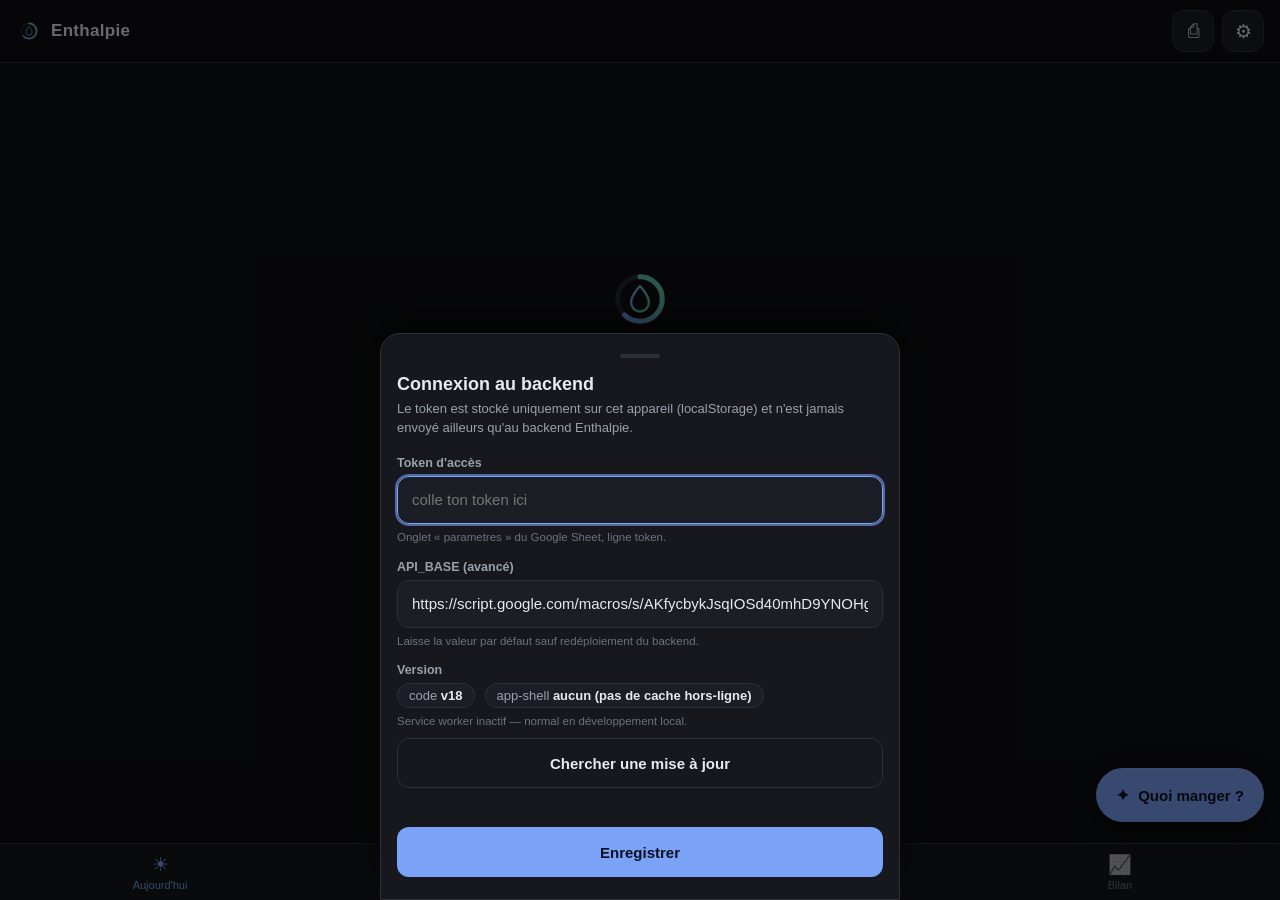
==== commit 19cd0986: "Démarrage instantané, virgule à la saisie, repas extérieur en tête Trois irritants du rodage.  1. Le" ====
--- a/pwa/index.html
+++ b/pwa/index.html
@@ -13,9 +13,17 @@
   <meta name="apple-mobile-web-app-status-bar-style" content="black-translucent" />
   <meta name="apple-mobile-web-app-title" content="Enthalpie" />
   <title>Enthalpie</title>
+  <!-- Poignée de main TLS avec Apps Script lancée pendant le parsing : le premier
+       appel API part sans attendre DNS + handshake (~200 ms gagnés en 4G).
+       `script.googleusercontent.com` est l'hôte de la redirection Apps Script. -->
+  <link rel="preconnect" href="https://script.google.com" />
+  <link rel="preconnect" href="https://script.googleusercontent.com" />
   <link rel="stylesheet" href="css/styles.css" />
 </head>
 <body>
+  <!-- Trait de rafraîchissement (les écrans s'affichent depuis le cache) -->
+  <div id="syncbar" class="syncbar" hidden aria-hidden="true"><span></span></div>
+
   <!-- En-tête -->
   <header class="topbar">
     <div class="topbar__brand">
@@ -54,8 +62,29 @@
     </div>
   </header>
 
-  <!-- Contenu des écrans -->
-  <main id="app" class="screen" aria-live="polite"></main>
+  <!-- Contenu des écrans. Le splash est dans le HTML (et non posé par le JS) pour
+       s'afficher dès la première peinture, avant même que les modules soient
+       parsés ; app.js le remplace par l'écran Aujourd'hui. -->
+  <main id="app" class="screen" aria-live="polite">
+    <div class="splash">
+      <svg viewBox="0 0 512 512" width="76" height="76" role="img" aria-label="Enthalpie">
+        <defs>
+          <linearGradient id="sp-g" x1="0" y1="0" x2="1" y2="1">
+            <stop offset="0" stop-color="#7aa2f7"/>
+            <stop offset="1" stop-color="#59c896"/>
+          </linearGradient>
+        </defs>
+        <g transform="rotate(-90 256 256)">
+          <circle cx="256" cy="256" r="150" fill="none" stroke="#232833" stroke-width="34"/>
+          <circle cx="256" cy="256" r="150" fill="none" stroke="url(#sp-g)" stroke-width="34"
+                  stroke-linecap="round" stroke-dasharray="942.5" stroke-dashoffset="358"/>
+        </g>
+        <path d="M256 168 C214 214 196 244 196 280 a60 60 0 1 0 120 0 C316 244 298 214 256 168 Z"
+              fill="none" stroke="url(#sp-g)" stroke-width="16" stroke-linejoin="round"/>
+      </svg>
+      <div class="splash__nom">Enthalpie</div>
+    </div>
+  </main>
 
   <!-- Bouton flottant « Quoi manger ? » (écran Aujourd'hui) -->
   <button id="btn-quoi-manger" class="fab" type="button" hidden>
--- a/pwa/css/styles.css
+++ b/pwa/css/styles.css
@@ -16,15 +16,25 @@
   --txt-muted: #9aa1ab;
   --txt-dim:   #6b7280;
 
-  /* Accents par jauge */
-  --prot:  #59c896;   /* protéines — vert */
-  --kcal:  #e0a458;   /* calories  — ambre */
-  --fer:   #d1727b;   /* fer       — rouge sourd (informatif) */
-  --accent: #7aa2f7;  /* actions   — bleu doux */
+  /* Accents par jauge (permutation du 2026-08-10)
+     Le vert revient aux FIBRES : c'est la seule des trois qui ait une couleur
+     naturelle, et la lui refuser obligeait à inventer un vert voisin (l'ancien
+     #8fbf5a) que rien ne distinguait au premier coup d'œil.
+     Les protéines prennent le rose framboise : teinte 340°, soit 176° du vert
+     et 55° de l'ambre — l'écart le plus large qui reste une fois le vert et
+     l'ambre placés. */
+  --prot:  #ef6f9c;   /* protéines — rose framboise (340°) */
+  --kcal:  #e0a458;   /* calories  — ambre           (35°)  */
+  --fibres:#59c896;   /* fibres    — vert menthe     (156°) */
+  --accent: #7aa2f7;  /* actions   — bleu doux       (219°) */
 
   --ok:    #59c896;
   --warn:  #e0a458;
-  --danger:#d1727b;
+  /* Rouge franc (3°) et non plus le rose #d1727b (353°) : à 13° du rose des
+     protéines, une erreur de saisie et une jauge protéines auraient porté la
+     même couleur. La teinte s'éloigne, la luminosité aussi (rouge tomate vs
+     rose clair). */
+  --danger:#e0554f;
 
   --radius:   16px;
   --radius-sm: 12px;
@@ -67,6 +77,22 @@
   backdrop-filter: blur(12px);
   border-bottom: 1px solid var(--line);
 }
+
+/* Trait de rafraîchissement : les écrans s'affichent depuis le cache sans
+   attendre le réseau, ce filet est le seul signe qu'une réponse est en route.
+   Élément réel (et non un ::after) : il s'affiche/s'efface par l'attribut
+   `hidden`, sans dépendre d'une cascade sur pseudo-élément. */
+.syncbar {
+  position: fixed; top: var(--safe-top); left: 0; right: 0;
+  height: 2px; z-index: 30; overflow: hidden; pointer-events: none;
+}
+.syncbar[hidden] { display: none; }
+.syncbar span {
+  display: block; width: 40%; height: 100%;
+  background: linear-gradient(90deg, transparent, var(--accent), transparent);
+  animation: sync-slide 1.1s ease-in-out infinite;
+}
+@keyframes sync-slide { from { transform: translateX(-100%); } to { transform: translateX(350%); } }
 .topbar__brand { display: flex; align-items: center; gap: 9px; }
 .topbar__logo { display: inline-flex; align-items: center; }
 .topbar__logo svg { display: block; width: 26px; height: 26px; }
@@ -122,7 +148,9 @@
   text-align: center;
   display: flex; flex-direction: column; align-items: center; gap: 8px;
 }
-.gauge__ring { width: 84px; height: 84px; position: relative; }
+/* 3 jauges depuis le 2026-08-09 : sur ~360 px de large, trois anneaux de 84 px
+   débordent de la grille. L'anneau prend donc la place disponible et plafonne. */
+.gauge__ring { width: 100%; max-width: 84px; aspect-ratio: 1; position: relative; }
 .gauge__ring svg { width: 100%; height: 100%; transform: rotate(-90deg); }
 .gauge__track { fill: none; stroke: var(--surface-2); stroke-width: 9; }
 .gauge__fill  { fill: none; stroke-width: 9; stroke-linecap: round;
@@ -137,12 +165,12 @@
 
 .gauge--prot .gauge__fill { stroke: var(--prot); }
 .gauge--kcal .gauge__fill { stroke: var(--kcal); }
-.gauge--fer  .gauge__fill { stroke: var(--fer); }
+.gauge--fibres .gauge__fill { stroke: var(--fibres); }
 /* Dépassement de cible : anneau plein, teinte chaude, aucun visuel cassé. */
 .gauge__fill.is-over { stroke: var(--warn) !important; }
 .gauge--prot .gauge__label { color: var(--prot); }
 .gauge--kcal .gauge__label { color: var(--kcal); }
-.gauge--fer  .gauge__label { color: var(--fer); }
+.gauge--fibres .gauge__label { color: var(--fibres); }
 
 .gauge__badge {
   font-size: 10px; padding: 1px 7px; border-radius: 999px;
@@ -150,6 +178,13 @@
 }
 .gauge__badge.is-over { background: color-mix(in srgb, var(--warn) 25%, transparent); color: var(--warn); }
 .gauge__badge.is-ok   { background: color-mix(in srgb, var(--ok) 22%, transparent); color: var(--ok); }
+
+/* Jauge en attente : le stock en cache est déjà à l'écran, les apports du jour
+   arrivent. Anneau vide + « … » — surtout pas les chiffres de la veille. */
+.gauge.is-attente { opacity: .55; }
+.gauge.is-attente .gauge__value { color: var(--txt-dim); letter-spacing: 2px; }
+.gauge.is-attente .gauge__track { animation: gauge-attente 1.4s ease-in-out infinite; }
+@keyframes gauge-attente { 0%, 100% { opacity: 1; } 50% { opacity: .45; } }
 
 /* ---------- Sections créneaux ---------- */
 .section-hint { color: var(--txt-dim); font-size: 12.5px; margin: 18px 2px 10px; }
@@ -258,6 +293,24 @@
 }
 @keyframes spin { to { transform: rotate(360deg); } }
 
+/* Écran d'ouverture (tout premier lancement, rien en cache) : le logo de l'app
+   plutôt qu'un spinner. Même markup dans index.html — il s'affiche donc dès le
+   HTML, avant même que le JS ait la main, sans rupture visuelle. */
+.splash {
+  display: flex; flex-direction: column; align-items: center; gap: 12px;
+  padding: 20vh 20px 0; color: var(--txt-dim); text-align: center;
+}
+.splash svg { width: 76px; height: 76px; animation: splash-pulse 1.8s ease-in-out infinite; }
+.splash__nom { font-size: 17px; font-weight: 650; letter-spacing: .4px; color: var(--txt); }
+.splash__sub { font-size: 12.5px; }
+@keyframes splash-pulse {
+  0%, 100% { opacity: .5; transform: scale(.96); }
+  50%      { opacity: 1;  transform: scale(1); }
+}
+@media (prefers-reduced-motion: reduce) {
+  .splash svg, .gauge.is-attente .gauge__track, .syncbar span { animation: none; }
+}
+
 .placeholder-screen { text-align: center; color: var(--txt-muted); padding: 60px 20px; }
 .placeholder-screen h2 { color: var(--txt); font-size: 18px; margin: 0 0 6px; }
 
@@ -288,6 +341,12 @@
   border-radius: 20px 20px 0 0;
   padding: 20px var(--pad) calc(var(--safe-bot) + 22px);
   box-shadow: 0 -12px 40px rgba(0,0,0,.5);
+  /* Les Réglages remplissent l'écran sur un 360 × 640 depuis l'ajout du bloc
+     « Version » : sans ça le bouton Enregistrer sortirait du cadre, invisible
+     et inatteignable (la feuille ne défilait pas). */
+  max-height: 100dvh;
+  overflow-y: auto;
+  overscroll-behavior: contain;
 }
 .sheet__handle { width: 40px; height: 4px; border-radius: 2px; background: var(--line); margin: 0 auto 16px; }
 .sheet h2 { font-size: 18px; margin: 0 0 4px; }
@@ -302,6 +361,18 @@
 .field input:focus { outline: 2px solid color-mix(in srgb, var(--accent) 60%, transparent); border-color: var(--accent); }
 .field__hint { font-size: 11.5px; color: var(--txt-dim); margin-top: 5px; line-height: 1.45; }
 .sheet__actions { display: flex; gap: 10px; margin-top: 8px; }
+
+/* Bloc « Version » des Réglages : code chargé vs app-shell réellement en cache. */
+.version-line {
+  display: flex; gap: 10px; flex-wrap: wrap;
+  font-size: 13px; color: var(--txt-muted); font-variant-numeric: tabular-nums;
+}
+.version-line span {
+  background: var(--surface); border: 1px solid var(--line);
+  border-radius: 999px; padding: 4px 11px;
+}
+.version-line b { color: var(--txt); font-weight: 700; }
+.field .btn--ghost { margin-top: 8px; }
 
 .form-error { color: var(--danger); font-size: 13px; margin: 4px 0 12px; min-height: 1em; }
 
@@ -377,8 +448,12 @@
   padding: 4px 11px; border-radius: 999px; margin-top: 2px;
 }
 .inv-row__delta[hidden] { display: none; }
-.inv-row__delta.is-eat { background: color-mix(in srgb, var(--prot) 20%, var(--surface)); color: var(--prot); }
+/* Vert « ok » et non la couleur des protéines : ce badge dit « c'est compté »,
+   il ne représente aucune macro en particulier (il porte kcal ET prot). */
+.inv-row__delta.is-eat { background: color-mix(in srgb, var(--ok) 20%, var(--surface)); color: var(--ok); }
 .inv-row__delta.is-add { background: var(--surface-2); color: var(--txt-muted); }
+/* Curseur reculé = correction d'une saisie : remise au stock, pas une conso. */
+.inv-row__delta.is-undo { background: color-mix(in srgb, var(--warn) 18%, var(--surface)); color: var(--warn); }
 
 /* Curseur modifié depuis la dernière validation : surligné. */
 .inv-row.is-dirty {
@@ -528,11 +603,23 @@
 .qty__reste { font-size: 12.5px; color: var(--txt-muted); }
 .qty__reste.is-neg { color: var(--danger); }
 
+/* Enveloppe posée par thumbOnlySlider() : c'est ELLE qui reçoit les gestes,
+   l'input étant rendu inerte pour tuer le glissement natif (un appui sur la
+   piste ne doit rien faire — seule la pastille se saisit). Le padding vertical
+   rend toute la hauteur de la pastille attrapable, alors que la boîte de
+   l'input ne fait que 8 px. */
+.slider-wrap { display: block; padding: 11px 0; touch-action: pan-y; }
+.slider-wrap > input[type="range"] { pointer-events: none; display: block; }
+
 .qty__slider, .inv-row__slider {
   -webkit-appearance: none; appearance: none; width: 100%; height: 8px;
   border-radius: 999px; background: var(--surface-2); outline: none;
-}
-.qty__slider { margin: 6px 0 16px; }
+  /* Un balayage vertical qui démarre sur un curseur doit faire défiler la page,
+     pas déplacer le curseur : on rend le geste vertical au navigateur. */
+  touch-action: pan-y;
+}
+/* Marges réduites d'autant : le padding de .slider-wrap prend déjà 11 px. */
+.qty__slider { margin: 0 0 5px; }
 .qty__slider::-webkit-slider-thumb, .inv-row__slider::-webkit-slider-thumb {
   -webkit-appearance: none; appearance: none;
   width: 30px; height: 30px; border-radius: 50%;
@@ -563,7 +650,7 @@
 .qty__stat span { font-size: 10.5px; color: var(--txt-dim); text-transform: uppercase; letter-spacing: .4px; }
 .qty__stat--prot b { color: var(--prot); }
 .qty__stat--kcal b { color: var(--kcal); }
-.qty__stat--fer  b { color: var(--fer); }
+.qty__stat--fibres b { color: var(--fibres); }
 
 /* ---------- Cartes de suggestion (Quoi manger ?) ---------- */
 .suggest-list { display: flex; flex-direction: column; gap: 10px; margin-top: 4px; }
@@ -636,7 +723,24 @@
 .scan-flag { display: flex; align-items: center; gap: 10px; font-size: 14px; color: var(--txt); }
 .scan-flag input { width: 20px; height: 20px; accent-color: var(--accent); }
 
+/* Récapitulatif calculé du formulaire d'ajout (portion, macros, stock de départ) */
+.scan-preview {
+  background: var(--surface-2); border: 1px solid var(--line);
+  border-radius: var(--radius-sm); padding: 12px 14px; margin: 2px 0 14px;
+}
+.scan-preview__line { font-size: 13px; color: var(--txt-muted); line-height: 1.6; }
+.scan-preview__line b { color: var(--txt); font-weight: 650; }
+.scan-preview__line--faint { color: var(--txt-dim); font-size: 12px; margin-top: 4px; }
+.scan-preview__line--warn { color: var(--warn); }
+
+.scan-qty { padding-left: 0; margin-bottom: 6px; }
+.scan-nocode { margin-top: 12px; font-size: 13px; }
+
 /* ---------- Bloc « Repas extérieur » (écran Aujourd'hui) ---------- */
+/* Juste sous les jauges : la liste d'en-tête garde son rythme, mais le bloc
+   respire un peu moins que quand il fermait l'écran. */
+.ext-section { margin-top: 4px; }
+.ext-section .list-head { margin-top: 16px; }
 .ext-card {
   width: 100%; display: flex; align-items: center; gap: 12px; text-align: left;
   background: var(--surface); border: 1px solid var(--line); border-radius: var(--radius-sm);
@@ -676,7 +780,8 @@
   flex-shrink: 0; font-size: 11.5px; font-weight: 600; color: var(--txt-dim);
   background: var(--surface-2); border-radius: 999px; padding: 3px 10px; white-space: nowrap;
 }
-.recipe-card__stock.is-stocked { color: var(--prot); background: color-mix(in srgb, var(--prot) 16%, var(--surface-2)); }
+/* « Faisable avec le stock » = un feu vert, pas une information protéique. */
+.recipe-card__stock.is-stocked { color: var(--ok); background: color-mix(in srgb, var(--ok) 16%, var(--surface-2)); }
 .recipe-card__macros { display: flex; gap: 12px; flex-wrap: wrap; font-size: 12.5px; color: var(--txt-muted); }
 .recipe-card__macros b { color: var(--txt); font-weight: 650; }
 .recipe-card__meta { font-size: 12px; color: var(--txt-dim); }
@@ -702,6 +807,23 @@
 }
 
 /* ---------- Écran Bilan ---------- */
+.bilan-head {
+  display: flex; align-items: center; justify-content: space-between;
+  gap: 10px; margin-bottom: 12px;
+}
+
+/* Bascule d'échelle jour / semaine (segmenté, deux options). */
+.echelle {
+  display: flex; flex-shrink: 0; gap: 2px; padding: 2px;
+  background: var(--surface); border: 1px solid var(--line); border-radius: 999px;
+}
+.echelle__opt {
+  background: transparent; border: 0; border-radius: 999px;
+  color: var(--txt-dim); font-size: 12.5px; font-weight: 600;
+  padding: 7px 15px; min-height: 34px;
+}
+.echelle__opt.is-on { background: var(--surface-2); color: var(--txt); }
+
 .bilan-streak {
   display: flex; align-items: center; gap: 10px; margin: 4px 0 2px;
   background: var(--surface); border: 1px solid var(--line); border-radius: var(--radius-sm);
@@ -721,9 +843,12 @@
 .bilan-metric__now { font-size: 12.5px; color: var(--txt-muted); font-variant-numeric: tabular-nums; }
 .bilan-metric__now b { font-size: 16px; color: var(--txt); font-weight: 700; }
 .bilan-metric__cible { color: var(--txt-dim); }
+.bilan-metric__vide { color: var(--txt-dim); font-style: italic; }
 .bilan-metric--prot .bilan-metric__label { color: var(--prot); }
 .bilan-metric--kcal .bilan-metric__label { color: var(--kcal); }
-.bilan-metric--fer  .bilan-metric__label { color: var(--fer); }
+.bilan-metric--fibres .bilan-metric__label { color: var(--fibres); }
+/* Rappel du sous-comptage sous le graphe fibres (skill nutrition §6). */
+.bilan-metric__note { margin: 6px 4px 0; font-size: 11.5px; color: var(--txt-dim); line-height: 1.45; }
 
 .metric-chart {
   width: 100%; height: auto; display: block;
@@ -731,14 +856,56 @@
 }
 .mc-bar--prot { fill: var(--prot); }
 .mc-bar--kcal { fill: var(--kcal); }
-.mc-bar--fer  { fill: var(--fer); }
+.mc-bar--fibres { fill: var(--fibres); }
 .mc-bar.is-under { opacity: .38; }
 .mc-bar.is-current { stroke: color-mix(in srgb, #fff 22%, transparent); stroke-width: 1.5; }
 .mc-val { fill: var(--txt-muted); font-size: 11px; font-weight: 600; font-family: var(--font); }
 .mc-lbl { fill: var(--txt-dim); font-size: 11px; font-family: var(--font); }
 .mc-cible { stroke: var(--txt-muted); stroke-width: 1.5; stroke-dasharray: 4 4; opacity: .7; }
+/* Jour sans saisie : trait de base, ni barre ni zéro. */
+.mc-empty { stroke: var(--txt-dim); stroke-width: 2.5; opacity: .45; stroke-linecap: round; }
+/* 7 barres : les valeurs se toucheraient à la taille normale. */
+.metric-chart--dense .mc-val { font-size: 9.5px; }
+.metric-chart--dense .mc-lbl { font-size: 10px; }
 
 .bilan-foot { margin-top: 22px; font-size: 11.5px; color: var(--txt-dim); text-align: center; line-height: 1.5; }
+
+/* ---------- Popin « mise à jour disponible » ---------- */
+/* Juste au-dessus de la tabbar (56px + marge). Le FAB remonte via body.has-update. */
+.update-popin {
+  position: fixed; left: var(--pad); right: var(--pad);
+  bottom: calc(var(--safe-bot) + 74px); z-index: 40;
+  margin: 0 auto; max-width: 520px;
+  display: flex; align-items: center; gap: 11px;
+  padding: 11px 12px;
+  background: var(--bg-elev);
+  border: 1px solid var(--line);
+  border-radius: var(--radius-sm);
+  box-shadow: 0 10px 28px rgba(0,0,0,.5);
+  animation: update-in .22s ease-out both;
+}
+.update-popin__ico   { font-size: 17px; line-height: 1; }
+.update-popin__txt   { flex: 1; min-width: 0; }
+.update-popin__title { font-size: 14px; font-weight: 650; }
+.update-popin__sub   { font-size: 12px; color: var(--txt-muted); margin-top: 1px; }
+.update-popin__btn {
+  flex: none; min-height: 38px; padding: 0 14px;
+  border: 0; border-radius: 10px;
+  background: var(--accent); color: #0b1020;
+  font-size: 13.5px; font-weight: 700;
+}
+.update-popin__btn:active { filter: brightness(.95); }
+.update-popin__btn[disabled] { opacity: .6; }
+.update-popin__close {
+  flex: none; width: 30px; height: 30px;
+  border: 0; border-radius: 8px;
+  background: transparent; color: var(--txt-dim); font-size: 14px;
+}
+@keyframes update-in { from { opacity: 0; transform: translateY(10px); } to { opacity: 1; transform: none; } }
+
+/* Le FAB s'efface tant que le popin est affiché : sa hauteur varie selon le
+   retour à la ligne, un décalage en pixels serait fragile. Il revient à la fermeture. */
+body.has-update .fab { display: none; }
 
 @media (prefers-reduced-motion: reduce) {
   * { animation-duration: .001ms !important; transition-duration: .001ms !important; }
